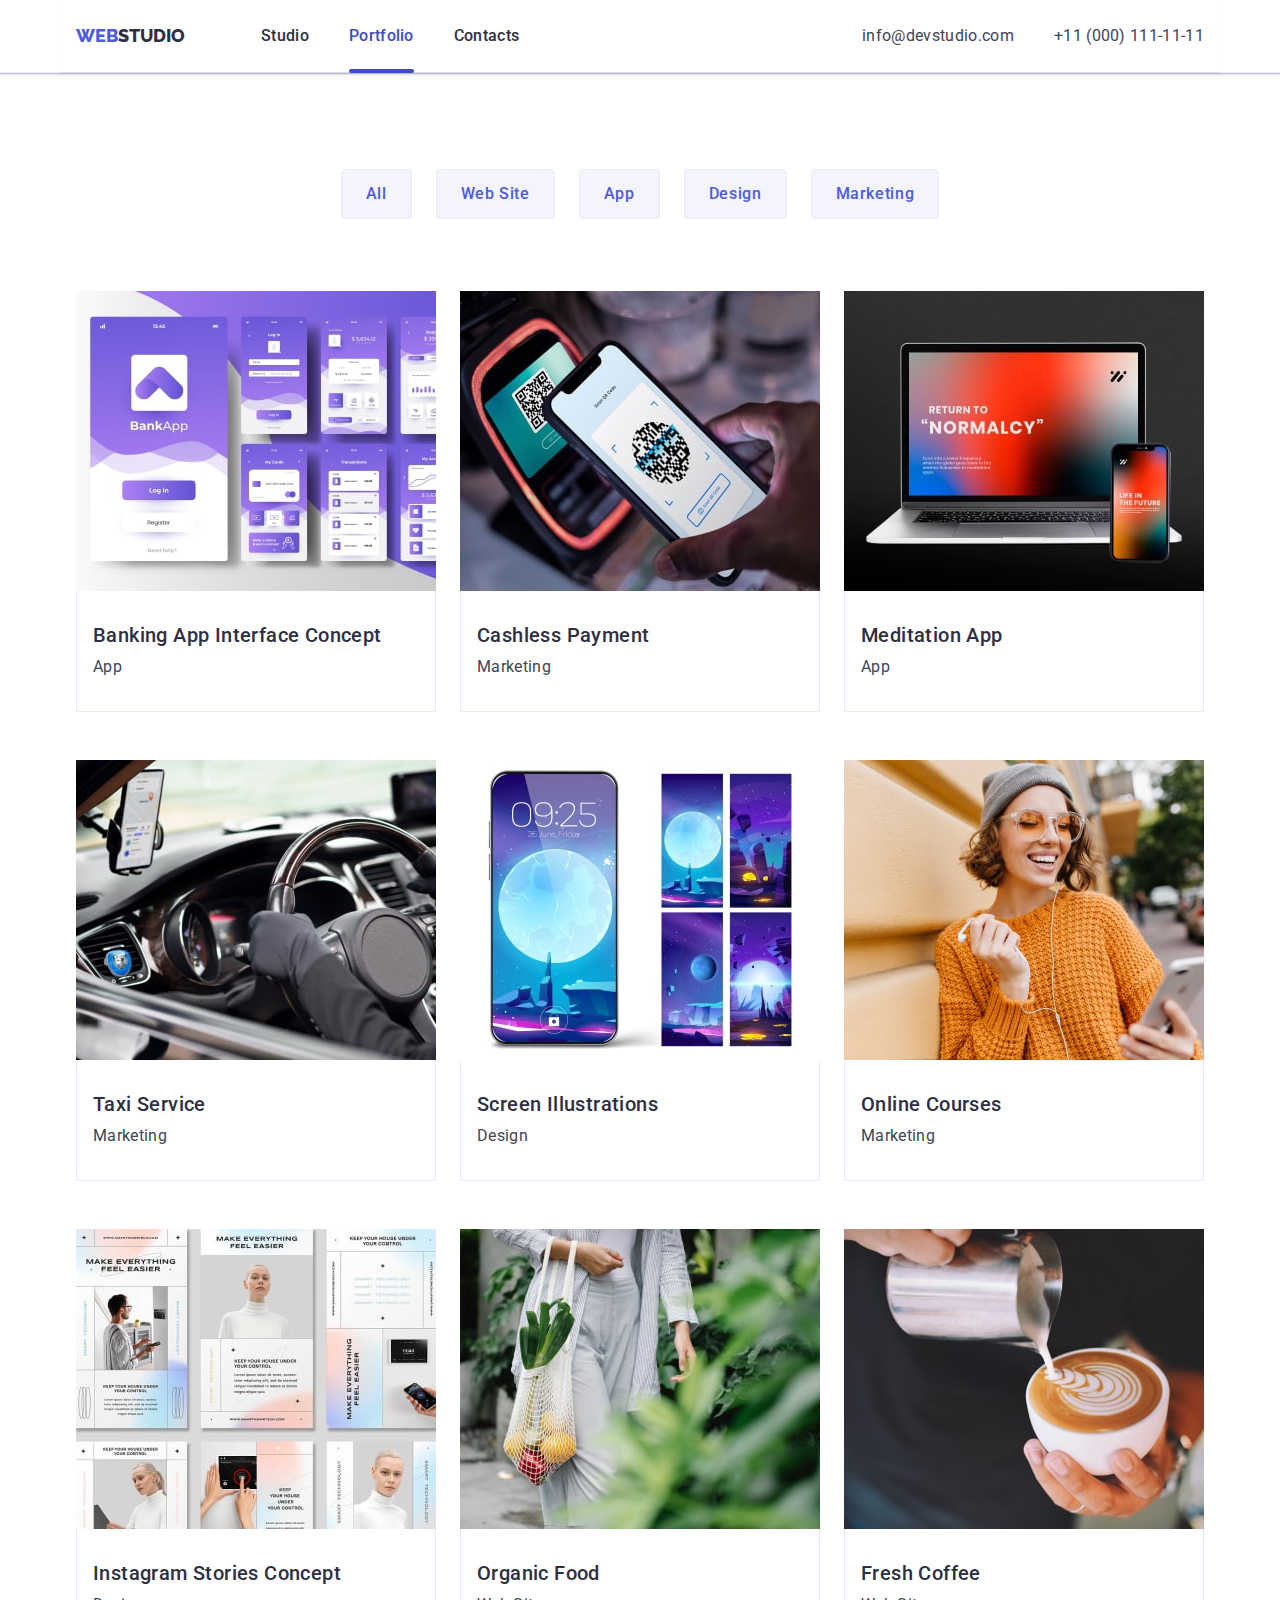
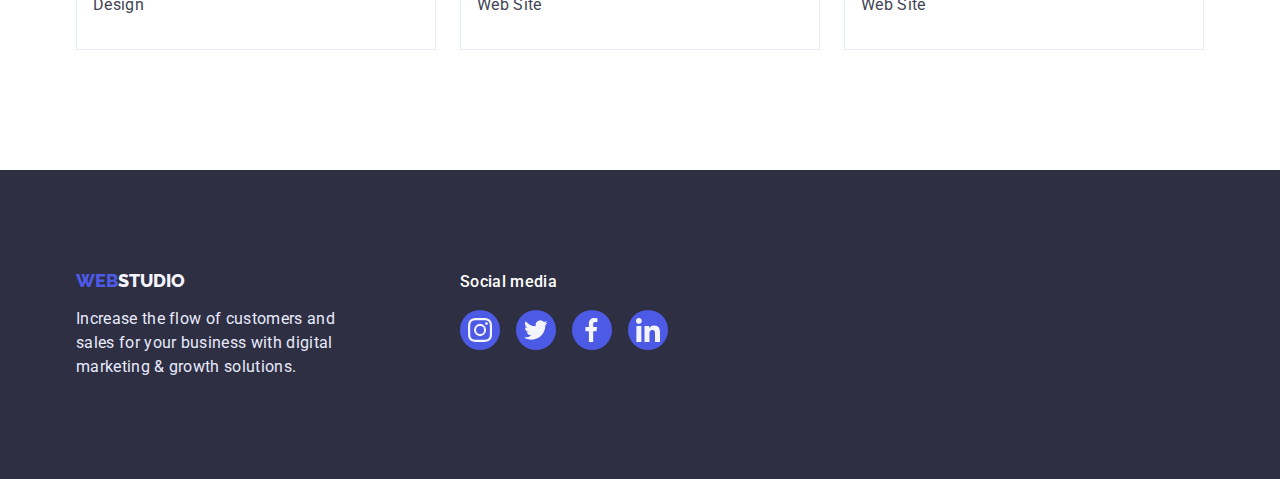
==== portfolio.html @ 9b981824 "Initial commit" ====
<!DOCTYPE html>
<html lang="en">
<head>
    <meta charset="UTF-8">
    <meta http-equiv="X-UA-Compatible" content="IE=edge">
    <meta name="viewport" content="width=device-width, initial-scale=1.0">
    <title>Document</title><link rel="preconnect" href="https://fonts.googleapis.com" />
     <link rel="preconnect" href="https://fonts.googleapis.com">
     <link rel="preconnect" href="https://fonts.gstatic.com" crossorigin>
     <link rel="stylesheet" href="https://fonts.googleapis.com/css2?family=Raleway:wght@400;500;600;700;800;900&family=Roboto:wght@400;500;700;900&display=swap">
      <link rel="stylesheet" href="https://cdnjs.cloudflare.com/ajax/libs/modern-normalize/1.1.0/modern-normalize.min.css">
     <link rel="stylesheet" href="./css/styles.css" />
</head>
<body>
    <header class="header">
      <div class="container header-container">
      <nav class="menu">
        <a class="logo-link" href="./index.html">Web<span class="header-logo-studio">Studio</span></a>
            <ul class="list link nav-list">
              <li class="menu-item">
                <a class="menu-link link line" href="./index.html">Studio</a>
              </li>
              <li class="menu-item">
                <a class="menu-link link current line" href="./portfolio.html">Portfolio</a>
              </li>
              <li class="menu-item">
                <a class="menu-link link line" href="">Contacts</a>
              </li>
            </ul>
            </nav>
          <!-- contacts -->
           <address class="address">
            <ul class="list link address-list">
              <li>
                <a class="contact-link link" href="mailto:info@devstudio.com"
                 >info@devstudio.com</a
               >
             </li>
             <li>
               <a class="contact-link link" href="tel:+110001111111"
                 >+11 (000) 111-11-11</a>
            </li>
            </ul>
        </address>
        </div>
      </header>
  <!-- MAIN -->
      <main>
        <section class="section-prioriti">
        <div class="container row">
          <h1 class="visually-hidden">Portfolio</h1>
            <ul class="list list-btn">
              <li class="items"><button class="portfolio-buttons portfo-lio" type="button">All</button></li>
              <li class="items"><button class="portfolio-buttons portfo-lio" type="button">Web Site</button></li>
              <li class="items"><button class="portfolio-buttons portfo-lio" type="button">App</button></li>
              <li class="items"><button class="portfolio-buttons portfo-lio" type="button">Design</button></li>
              <li class="items"><button class="portfolio-buttons portfo-lio" type="button">Marketing</button></li>
            </ul>
              <ul class="list phfoto">
                    <li class="items-list">
                      <a href="" class="link no-bank">
                      <div class="wrapper-no-name">
                        <img class="pic"
                         src="./images/banking-app.jpg"
                         alt="Banking App Interface"
                         width="360"
                         height="300"
                        />
                        <p class="overlay">14 Stylish and User-Friendly App Design Concepts · Task Manager App · Calorie Tracker App · Exotic Fruit Ecommerce App · Cloud Storage App</p>
                      </div>
                      <div class="revolution">
                        <h2 class="team-text use">Banking App Interface Concept</h2>
                        <p class="team-secondary-text use">App</p>
                      </div>
                      </a>
                     </li>
                     <li class="items-list">
                      <a href="" class="link no-bank">
                        <div class="wrapper-no-name">
                        <img class="pic"
                       src="./images/cashless-payment.jpg"
                       alt="bank terminal"
                       width="360"
                       height="300"
                       />
                       <p class="overlay">14 Stylish and User-Friendly App Design Concepts · Task Manager App · Calorie Tracker App · Exotic Fruit Ecommerce App · Cloud Storage App</p>
                       </div>
                       <div class="revolution">
                         <h2 class="team-text use">Cashless Payment</h2>
                          <p class="team-secondary-text use">Marketing</p>
                       </div>
                       </a>
                       </li>
                       <li class="items-list">
                        <a href="" class="link no-bank">
                        <div class="wrapper-no-name">
                          <img class="pic"
                        src="./images/meditation.jpg"
                        alt="app"
                        width="360"
                        height="300"
                        />
                        <p class="overlay">14 Stylish and User-Friendly App Design Concepts · Task Manager App · Calorie Tracker App · Exotic Fruit Ecommerce App · Cloud Storage App</p>
                        </div>
                        <div class="revolution">
                          <h2 class="team-text use">Meditation App</h2>
                          <p class="team-secondary-text use">App</p>
                        </div>
                        </a>
                        </li>
                       <li class="items-list">
                      <a href="" class="link no-bank">
                        <div class="wrapper-no-name">
                        <img class="pic"
                        src="./images/driver.jpg"
                        alt="the driver"
                        width="360"
                        height="300"
                        />
                        <p class="overlay">14 Stylish and User-Friendly App Design Concepts · Task Manager App · Calorie Tracker App · Exotic Fruit Ecommerce App · Cloud Storage App</p>
                        </div>
                        <div class="revolution">
                         <h2 class="team-text use">Taxi Service</h2>
                         <p class="team-secondary-text use">Marketing</p>
                       </div>
                      </a> 
                     </li>
                     <li class="items-list">
                      <a href="" class="link no-bank">
                      <div class="wrapper-no-name">
                        <img class="pic"
                      src="./images/cellphone.jpg"
                      alt="Screen Illustrations"
                      width="360"
                      height="300"
                       />
                       <p class="overlay">14 Stylish and User-Friendly App Design Concepts · Task Manager App · Calorie Tracker App · Exotic Fruit Ecommerce App · Cloud Storage App</p>
                      </div>
                       <div class="revolution">
                        <h2 class="team-text use">Screen Illustrations</h2>
                        <p class="team-secondary-text use">Design</p>
                      </div>
                      </a>
                     </li>
                     <li class="items-list">
                       <a href="" class="link no-bank">
                        <div class="wrapper-no-name">
                        <img class="pic"
                        src="./images/girl.jpg"
                        alt="happy girl"
                        width="360"
                        height="300"
                        />
                        <p class="overlay">14 Stylish and User-Friendly App Design Concepts · Task Manager App · Calorie Tracker App · Exotic Fruit Ecommerce App · Cloud Storage App</p>
                        </div>
                        <div class="revolution">
                         <h2 class="team-text use">Online Courses</h2>
                         <p class="team-secondary-text use">Marketing</p>
                       </div>
                       </a>
                    </li>
                      <li class="items-list">
                       <a href="" class="link no-bank">
                        <div class="wrapper-no-name">
                        <img class="pic"
                       src="./images/instagram.jpg"
                       alt="Instagram content"
                       width="360"
                       height="300"
                       />
                       <p class="overlay">14 Stylish and User-Friendly App Design Concepts · Task Manager App · Calorie Tracker App · Exotic Fruit Ecommerce App · Cloud Storage App</p>
                      </div>
                       <div class="revolution">
                         <h2 class="team-text use">Instagram Stories Concept</h2>
                         <p class="team-secondary-text use">Design</p>
                       </div>
                       </a>
                      </li>
                    <li class="items-list">
                      <a href="" class="link no-bank">
                        <div class="wrapper-no-name">
                        <img class="pic"
                       src="./images/food.jpg"
                       alt="a bag of vegetables"
                        width="360"
                        height="300"
                        />
                        <p class="overlay">14 Stylish and User-Friendly App Design Concepts · Task Manager App · Calorie Tracker App · Exotic Fruit Ecommerce App · Cloud Storage App</p>
                        </div>
                        <div class="revolution">
                         <h2 class="team-text use">Organic Food</h2>
                         <p class="team-secondary-text use">Web Site</p>
                       </div>
                       </a>
                     </li>
                     <li class="items-list">
                      <a href="" class="link no-bank">
                        <div class="wrapper-no-name">
                        <img class="pic" src="./images/coffee.jpg" 
                      alt="coffee" 
                       width="360"
                       height="300"
                       />
                       <p class="overlay">14 Stylish and User-Friendly App Design Concepts · Task Manager App · Calorie Tracker App · Exotic Fruit Ecommerce App · Cloud Storage App</p>
                       </div>
                       <div class="revolution">
                         <h2 class="team-text use">Fresh Coffee</h2>
                        <p class="team-secondary-text use">Web Site</p>
                       </div>
                      </a>
                    </li>
            </ul> 
        </div>
    </section>
      </main>
      <footer class="footer link footer-list">
        <div class="container footer-container">
        <div class="container-logo">
          <a class="footer-logo link" href="./index.html">Web<span class="footer-logo-studio">Studio</span></a>
          <p class="footer-text-description">
            Increase the flow of customers and sales for your business with digital marketing & growth solutions.
        </p>
        </div>
    <div class="logo-icon"><p class="footer-text-end">Social media</p>
    <ul class="worker-soc-lisen list">
      <li class="worker-soc-item"><a href="" class="worker-radius"> <svg class="img-svggg" width="24" height="24">
        <use href="./images/icons.svg#icon-instagram"></use>
      </svg></a></li>
      <li class="worker-soc-item"><a href="" class="worker-radius"><svg class="img-svggg" width="24" height="24">
        <use href="./images/icons.svg#icon-twitter"></use>
      </svg></a></li>
      <li class="worker-soc-item"><a href="" class="worker-radius"><svg class="img-svggg" width="24" height="24">
        <use href="./images/icons.svg#icon-facebook"></use>
      </svg></a></li>
      <li class="worker-soc-item"><a href="" class="worker-radius"><svg class="img-svggg" width="24" height="24">
        <use href="./images/icons.svg#icon-linkedin"></use>
      </svg></a></li>
      </ul>
    </div>
  </div>
  </footer>
</body>
</html>
---- css/styles.css ----
.list {
    list-style: none;
}
:root {
    --main-background-color: #ffffff;
    --footer-beckgrond-color: #2e2f42;
    --team-section-color: #f4f4fd;
    --hover-focus-color: #404bbf;
    --title-color: #2e2f42;
    --text-color: #434455;
    --text-footer-color: #e7e9fc;
    --blue-text-color: #4d5ae5;
    --white-btn-color: #e7e9fc;
    --border-radius:#8e8f99;
    --radius-two : #31d0aa;
    --transition-one: color 250ms cubic-bezier(0.4, 0, 0.2, 1);
    --transition-two:background-color 250ms cubic-bezier(0.4, 0, 0.2, 1);
    --transition-three: border-color 250ms cubic-bezier(0.4, 0, 0.2, 1);
    --transition-four:box-shadow 250ms cubic-bezier(0.4, 0, 0.2, 1);
    --transition-five: border 250ms cubic-bezier(0.4, 0, 0.2, 1);
}
p,h1,h2,h3,h4,h5{
  margin: 0;;
}
ul{
  padding-left: 0;
 margin: 0;
}
body {
    font-family: "Roboto", sans-serif;
    font-size: 16px;             
    color: var(--text-color);
    background-color: var(--main-background-color);
    }
.list{
  text-decoration: none;
}
.container{
  width: 1158px;
  padding-left: 15px;
  padding-right: 15px;
  margin: 0px auto;
  border-top: none;
}
  .menu-item{
  transition: var(--transition-one);
}
.menu-link {
  position: relative;
  font-weight: 500;
  font-size: 16px;
  line-height: 1.5;
  letter-spacing: 0.02em;
  color: var(--title-color);
  padding-top: 24px;
  padding-bottom: 24px;
  display: block;
  transition: var(--transition-one);

}
.menu-link:hover,
 .menu-link:focus {
  color: var(--hover-focus-color);
 }
.link{
  text-decoration: none;
}
.header{
border-bottom: 1px solid #e7e9fc;
box-shadow: 0px 2px 1px rgba(46, 47, 66, 0.08), 0px 1px 1px rgba(46, 47, 66, 0.16), 0px 1px 6px rgba(46, 47, 66, 0.08);

}
 .header-container{
  display: flex;

}
.nav-list{
  display: flex;
  gap: 40px;
}
.current::after{
  position: absolute;
  content: "";
  width: 100%;
  height: 4px;
  left: 0;
  bottom: -1px;
  display: block;
  background-color: var(--hover-focus-color);
  border-radius: 2px;
  transition: var(--hover-focus-color);
  }
.current{
  color: var(--hover-focus-color); 
}
/* ===============LOGO============== */
 .logo {
  font-family:"Raleway", sans-serif ;
  font-weight: 800;
   font-size: 18px;
   line-height: 1.17;
   align-items: center;
   text-transform: uppercase;
   letter-spacing: 0.03em;
   text-decoration: none;
    color: var(--blue-text-color) ;
   margin-right: 76px;
  }
  .header-logo-studio {
   color: var(--title-color);
   
  }
 .footer-logo-studio {
  color: var(--team-section-color);
 }
.logo-link{
  font-family: "Raleway", sans-serif;
font-style: normal;
font-weight: 800;
font-size: 18px;
line-height: 1.17;
color: var(--blue-text-color);
text-decoration: none;
text-transform: uppercase;
margin-right: 76px;
}
 /* ===============/LOGO/============== */
 .menu {
  list-style: none;
  text-decoration: none;
   display: flex;
   align-items: center;
  margin-right: auto;
}
 /* ==========Contacts========= */
.address {
  font-style: normal;
  }
.address-list{
display: flex;
gap: 40px;
}
.contact-link {
  font-weight: 400;
  font-size: 16px;
  line-height: 1.5;
  letter-spacing: 0.02em;
  color: var(--text-color);
  padding-top: 24px ;
  padding-bottom: 24px;
  display: block;
  transition: var(--transition-one);
}
.contact-link:hover,
.contact-link:focus {
  color: var(--hover-focus-color);

  }
 /* ==========/Contacts/========= */
.button-main {
  min-width: 169px;
  height: 56px;
  font-weight: 500;
  font-size: 16px;
  line-height: 1.5;
  letter-spacing: 0.04em;
  font-family: inherit;
  color: var(--main-background-color);
  background: var(--blue-text-color);
  border: 4px;
  border-radius: 4px;
  display: block;
  margin-left: auto;
  margin-right: auto;
  cursor: pointer;
  border: none;
  box-shadow: 0px 4px 4px 0px rgba(0, 0, 0, 0.15);
  transition: var(--transition-two);
}
.button-main:hover,
.button-main:focus {
  background: var(--hover-focus-color);
  }
.section-hero {
  background: var(--title-color);
  padding: 188px 0; ;
  }
.text-hero {
  max-width: 496px; ;
  font-weight: 700;
  font-size: 56px;
  font-weight: 700;
  line-height: 1.07;
  letter-spacing: 0.02em;
  color: var(--main-background-color);
  padding: 188px,472px,292px,472px;
  margin-left: auto;
  margin-right:auto;
  margin-bottom: 48px;
}
 .title-text {
   font-size: 36px;
   line-height: 1.11;
   font-weight: 700;
   text-align: center;
   letter-spacing: 0.02em;
   color: var(--title-color);
   text-transform: capitalize;
   margin-bottom: 72px;
  }
/* component */
 .title-description {
   font-weight: 500;
   font-size: 20px;
   line-height: 1.2;
   letter-spacing: 0.02em;
   color: var(--title-color);
   margin-bottom: 8px ;
  }
.text-description {
   font-weight: 400;
   font-size: 16px;
   line-height: 1.5;
   letter-spacing: 0.02em;
   color: var(--text-color);
 }
 .footer-text-description {
   font-weight: 400;
   max-width: 264px;
   font-size: 16px;
   line-height: 1.5;
   letter-spacing: 0.02em;
   color: var(--text-footer-color);
 }
 .footer{
  background-color: var(--footer-beckgrond-color);
  padding-top: 100px; 
  padding-bottom: 100px;
  }
 /* ==============Team============ */
 .team-section {
   background-color: var(--team-section-color);
 }
 .team-img {
   background-color: var(--main-background-color);
 }
.portfolio-buttons:hover{
color: var(--main-background-color);
box-shadow: 0px 2px 2px 0px rgba(0, 0, 0, 0.12),0px 2px 1px 0px rgba(0, 0, 0, 0.08),0px 3px 1px 0px rgba(0, 0, 0, 0.1);
background-color: var(--hover-focus-color);
border: 1px solid transparent 
}
.portfolio-buttons:focus{
color: var(--main-background-color);
background-color: var(--hover-focus-color);
box-shadow: 0px 2px 2px 0px rgba(0, 0, 0, 0.12),0px 2px 1px 0px rgba(0, 0, 0, 0.08),0px 3px 1px 0px rgba(0, 0, 0, 0.1);
border: 1px solid transparent
}
.portfolio-buttons{  
  font-family: "Roboto",sans-serif;
  font-weight: 500;
  line-height: 1.5;
  font-size: 16px;
  letter-spacing: 0.04em;
  color: var(--blue-text-color);
  background: var(--team-section-color);
  cursor: pointer;
  border-radius: 4px;
  border: 1px solid var(--white-btn-color);
  padding: 12px 24px;
  transition: var(--transition-one),var(--transition-two),var(--transition-three),var(--transition-four);
}
.no-bank:hover,
.no-bank:focus{
  box-shadow: 0px 1px 6px rgba(46, 47, 66, 0.08), 0px 1px 1px rgba(46, 47, 66, 0.16), 0px 2px 1px rgba(46, 47, 66, 0.08);
}
.no-bank{
  display: block;
transition: var(--transition-four);
}
.team-text {
  font-weight: 500;
  font-size: 20px;
  line-height: 1.2;
  letter-spacing: 0.02em;
  color: var(--footer-beckgrond-color);
  text-align: center;
}
 .team-secondary-text {
  font-size: 16px;
  line-height: 1.5;
  letter-spacing: 0.02em;
  color:var(--text-color);
  text-decoration: none;
  text-align: center;
}
.mail{
font-family: Roboto;
font-size: 16px;
line-height:1.5;
letter-spacing: 0.02em;
color: var(--text-color);
}
.mail:hover{
  color: var(--hover-focus-color);
}
.mail:focus{
  color: var(--hover-focus-color);
}
.list-lodo{
  display: flex;
  gap: 24px; ;
}
.list-title{
  display: flex;
  gap: 24px;
}
.airdrop{
display: flex;
 gap: 24px;
}
.team-section{
padding-bottom: 120px; 
padding-top: 120px;
}
.list-logo{
display: flex;
gap: 24px; 
}
.img-mark{
  padding-top: 32px; 
padding-left: 16px;
margin: auto;
}
.img-tom{
  padding-top: 32px;
}
.img-camila{
  padding-top: 32px;
}
.img-daniel{
  padding-top: 32px;
}
.team-text{
margin-bottom: 8px;
text-align: center;
text-align: start;
}
.list-btn{
display: flex;
gap: 24px; 
margin-bottom: 72px;
justify-content: center;
}
.phfoto{
display: flex;
flex-wrap: wrap;
column-gap: 24px;
row-gap: 48px;
}
.text{
  margin-left: 16px;
 }
.revolution{
padding: 32px 16px;
border: 1px red;
border-top: 1px solid #000;
border: 1px solid #E7E9FC;
border-top: none;
display: block;
}
.section-no-name{
  padding: 120px 0; ;
}
.section-no-img{
  padding-bottom: 120px ;
}
.container-title{
box-shadow: 0px 2px 1px 0px rgba(46, 47, 66, 0.08);
box-shadow: 0px 1px 1px 0px rgba(46, 47, 66, 0.16);
box-shadow: 0px 1px 6px 0px rgba(46, 47, 66, 0.08);
}
.under-name{
  width: calc((100% - 48px) / 3);
}
.team-no-img{
width: calc((100% - 72px) / 4);
border-radius: 0px 0px 4px 4px;;
box-shadow: 0px 2px 1px 0px rgba(46, 47, 66, 0.08),0px 1px 1px 0px rgba(46, 47, 66, 0.16),0px 1px 6px 0px rgba(46, 47, 66, 0.08);
background-color: var(--main-background-color);
}
.desc{
  width: calc((100% - 72px) / 4);
}
.picc{
  display: block;
}
.pic{
  display: block;
}
.footer-logo{
font-family: "Raleway", sans-serif;
font-style: normal;
font-weight: 800;
font-size: 18px;
line-height: 1.17;
color: var(--blue-text-color);
text-decoration: none;
text-transform: uppercase;
display: inline-block;
margin-bottom: 16px;
  }
  .footer-container{
    align-items: baseline;
  }
.text-worker{
  padding: 32px 16px;
}
.section-prioriti{
padding: 96px 0 120px;
}
.items-list{
  width: calc((100% - 48px) / 3); 
}
.use{
  text-align: start;
}
.izi{
  text-align: center;
}
.section-hero{
max-width: 1440px;
height: 600px;
background-image:linear-gradient(rgba(46, 47, 66, 0.7),rgba(46, 47, 66, 0.7)), url("../images/img-name.jpg");
background-repeat: no-repeat ;
background-size: cover;
align-content: center;
justify-content: center;
margin-left: auto;
margin-right: auto;}
.worker-soc-list {
display: flex;
gap: 24px;
justify-content: center;
margin-top: 8px;
}
.worker-soc-lisen {
display: flex;
gap: 16px;
justify-content: center;
}
.worker-soc-footer {
width: 100%;
height: 100%;
border-radius: 50%;
background-color: #4D5AE5;
display: flex;
justify-content: center;
align-items: center;
gap: 16px;
transition: var(--transition-two);
}
.worker-soc-footer:hover,
.worker-soc-footer:focus{
  background-color: var(--radius-two);
}
.worker-soc-item {
width: 40px;
height: 40px;
justify-content: center;
gap: 24px;
}
.worker-soc-items {
width: 40px;
height: 40px;
justify-content: center;
gap: 16px;
}
.worker-soc-link {
width: 100%;
height: 100%;
border-radius: 50%;
background-color: #4D5AE5;
display: flex;
justify-content: center;
align-items: center;
transition: var(--transition-two);
}
.worker-soc-link:hover,
.worker-soc-link:focus{
background-color: var(--hover-focus-color);
  }
.worker-radius {
width: 100%;
height: 100%;
border-radius: 50%;
background-color: #4D5AE5;
display: flex;
justify-content: center;
align-items: center;
transition: var(--transition-two);
}
.worker-radius:hover,
.worker-radius:focus{
background-color: var(--radius-two);
  }
  .text-worker{
  padding: 32px 0 32px;
}
.img-svg{
  fill: var(--team-section-color);
}
.header-container{
box-shadow: 0px 1px 6px 0px rgba(46, 47, 66, 0.08);
box-shadow: 0px 1px 1px 0px rgba(46, 47, 66, 0.16);
box-shadow: 0px 2px 1px 0px rgba(46, 47, 66, 0.08);
}
.footer-text-end{
  font-family: "Roboto", sans-serif;
  font-weight: 500;
  line-height: 1.5;
  letter-spacing: 0.02em;
  justify-content: center;
  align-content: center;
  display: block;
  margin-bottom: 16px;
color: var(--main-background-color);
}
.visually-hidden{
    position: absolute;
    white-space: nowrap;
    width: 1px;
    height: 1px;
    overflow: hidden;
    border: 0;
    padding: 0;
    clip: rect(0 0 0 0);
    clip-path: inset(50%);
    margin: -1px;
}
.icon{
  width: 264px;
  height: 112px;
  background-color: var(--team-section-color);
  border-radius: 4px;
  gap: 24px;
  display: flex;
  align-items: center;
  justify-content: center;
  margin-bottom: 8px;
}
.icon-playt{
  margin: 24px 102px;
}
.footer-container{
  display: flex;
}
.container-logo{
  margin-right: 120px;
}
.section-no-icons{
  padding: 120px 156px;
  }
.socials-icon{
  display: flex;
  gap: 24px;
}
.search{
  height: 88px;
  }
.search-icon{
width: 100%;
height: 100%;
display: flex;
justify-content: center;
border: 1px solid var(--border-radius);
border-radius: 4px;
align-items: center;
color: var(--border-radius);
transition: var(--transition-three),var(--transition-one);
}
.search-icon:hover,
.search-icon:focus{
color: var(--hover-focus-color);
border-color: var(--hover-focus-color);
}
/**<!-- section 5 --> ***/
.section-no-icons{
  padding: 120px 0 120px;
}
/* .title-text{
line: height 1.1;
} */
.search{
  width: calc((100% - 120px) / 6); 
}
.img-svgg:hover,
.img-svgg:focus{
color: var(--hover-focus-color);
border-color: var(--hover-focus-color);
transition: color 250ms cubic-bezier(0.4, 0, 0.2, 1);
}
.img-svgg{
fill: currentColor;
}
.img-svggg{
  fill:var(--team-section-color);
}
.overlay{
  position: absolute;
  top: 0;
  left: 0;
  width: 100%;
  height: 100%;
  color: var(--team-section-color);
  background-color: var(--blue-text-color);
  padding: 40px 32px;
  letter-spacing: 0.02em;
  line-height: 24px;
  overflow: auto;
  transform: translateY(100%);
  transition: transform 250ms cubic-bezier(0.4, 0, 0.2, 1);
}
  .wrapper-no-name{
  position: relative;
  overflow: hidden;
  }
  .wrapper-no-name:focus.overlay,
  .wrapper-no-name:hover.overlay{
  transform: translateY(0%);
  }
  .no-bank:hover .overlay,
.no-bank:focus .overlay {
    transform: translateY(0%);
}
  /* Backdrop */
.backdrop{
position: fixed;
left: 0;
top: 0;
width: 100vw;
height: 100vh;
background: rgba(46, 47, 66, 0.4);
transition: opacity 250ms cubic-bezier(0.4, 0, 0.2, 1), visibility 250ms cubic-bezier(0.4, 0, 0.2, 1);
}
.modal{
  position: absolute;
  padding-top: 72px;
  top: 50%;
  left: 50%;
  transform: translate(-50%,-50%)scale(1);
  width: 408px;
  min-height: 584px;
  background: #FCFCFC;
  box-shadow: 0px 1px 1px rgba(0, 0, 0, 0.14), 0px 1px 3px rgba(0, 0, 0, 0.12),
    0px 2px 1px rgba(0, 0, 0, 0.2);
  border-radius: 4px;
  padding-top: 72px;
  padding: 24px;
  transition: transform 250ms cubic-bezier(0.4, 0, 0.2, 1);
}
.backdrop.is-hidden .modal {
  transform: translate(-50%, -50%) scale(1);
}
.model-close-btn{
  position: absolute;
  top: 24px;
  right: 24px;
  width: 24px;
  height: 24px;
  border-radius: 50%;
  display: flex;
  align-items: center;
  justify-content: center;
  border: 1px solid rgba(0, 0, 0, 0.1);
  border-radius: 50%;
  background-color: var(--text-footer-color);
  padding: 0px;
  cursor: pointer;
  transition: var(--transition-two),var(--transition-five);
}
.model-close-btn:hover,
.model-close-btn:focus{
background-color: var(--hover-focus-color);
border: none;
fill: var(--main-background-color);
}
.is-hidden{
opacity: 0;
visibility: hidden;
pointer-events: none;
}
.modal-close-icon{
transition: fill 250ms cubic-bezier(0.4, 0, 0.2, 1);

}
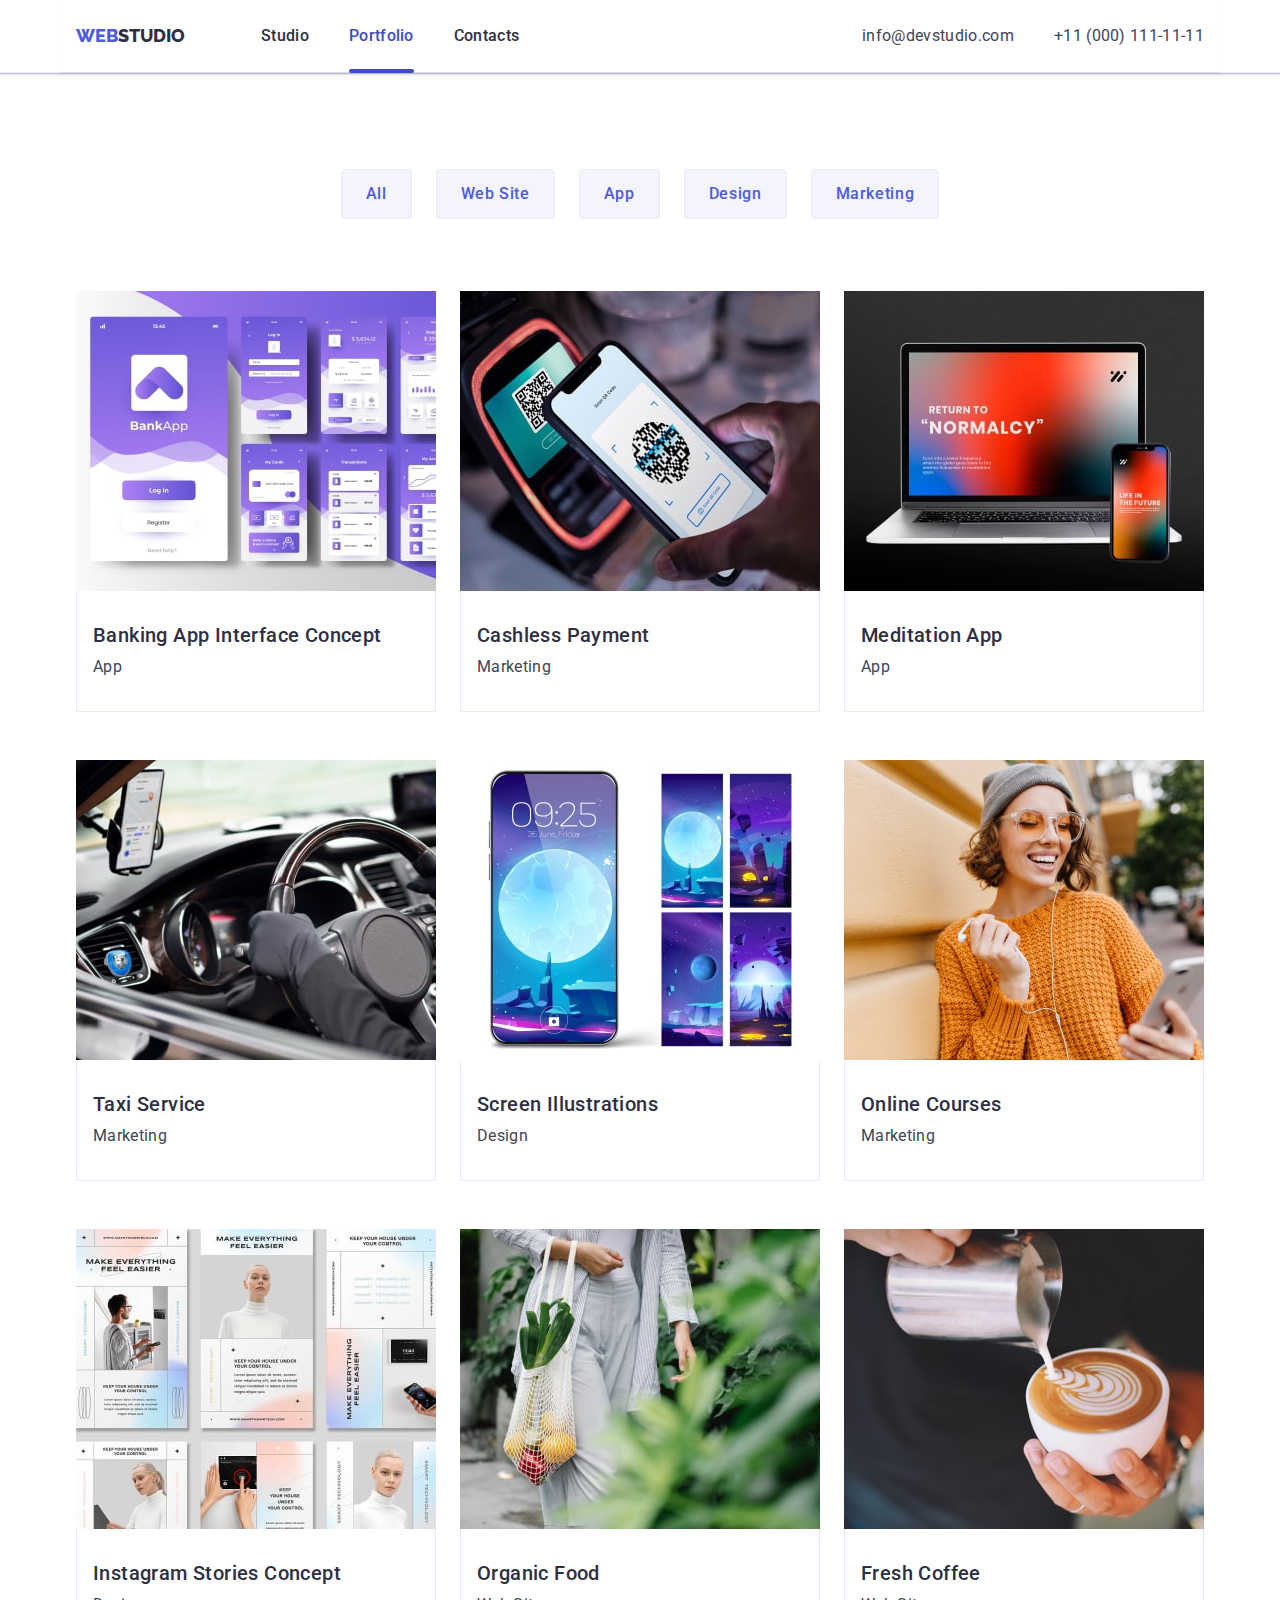
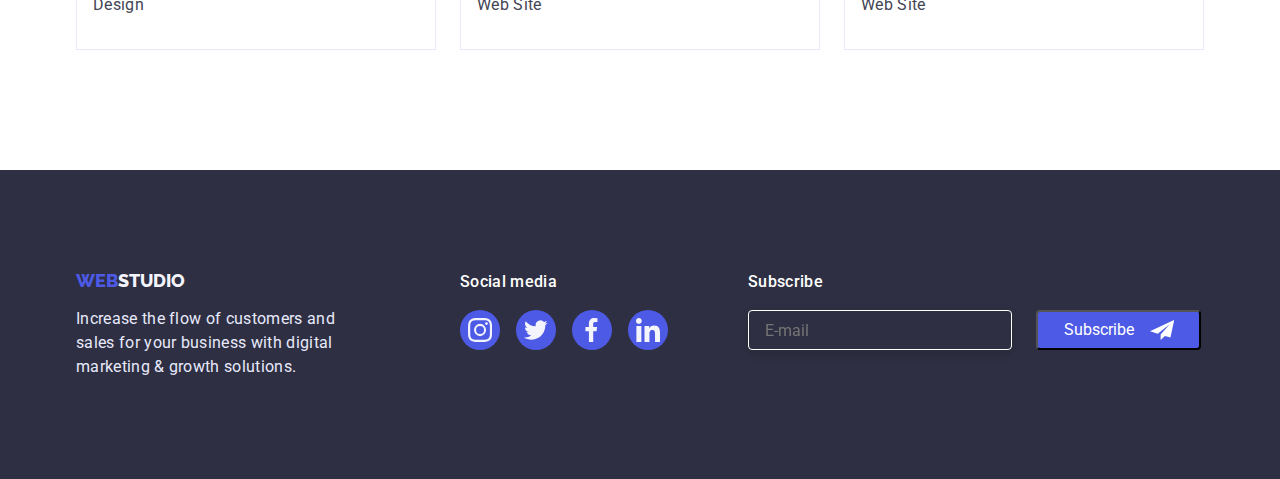
==== commit 15d7833e: "ghj" ====
--- a/portfolio.html
+++ b/portfolio.html
@@ -237,6 +237,17 @@
       </svg></a></li>
       </ul>
     </div>
+    <div class="form-div-end">
+      <p class="footer-text-end">Subscribe</p>
+      <form class="contact-form-end">
+      <label class="form-field-end">
+      <input class="form-input-end" type="email" name="user_email" placeholder="E-mail"  required/>
+      </label>
+      <button class="form-btn-end" type="submit"><svg class="modal-icon-end" width="24" height="24">
+        <use href="./images/icons.svg#sms"></use>
+       </svg> Subscribe </button>
+    </form>
+    </div>
   </div>
   </footer>
 </body>
--- a/css/styles.css
+++ b/css/styles.css
@@ -645,7 +645,6 @@
 }
 .modal{
   position: absolute;
-  padding-top: 72px;
   top: 50%;
   left: 50%;
   transform: translate(-50%,-50%)scale(1);
@@ -656,7 +655,7 @@
     0px 2px 1px rgba(0, 0, 0, 0.2);
   border-radius: 4px;
   padding-top: 72px;
-  padding: 24px;
+  padding-left: 24px;
   transition: transform 250ms cubic-bezier(0.4, 0, 0.2, 1);
 }
 .backdrop.is-hidden .modal {
@@ -690,7 +689,147 @@
 visibility: hidden;
 pointer-events: none;
 }
+.form-text-p{
+font-weight: 500;
+line-height: 1,5;
+text-align: center;
+letter-spacing: 0.02em;
+margin-bottom: 34px;
+}
 .modal-close-icon{
 transition: fill 250ms cubic-bezier(0.4, 0, 0.2, 1);
+}
+.form-field-wrapper{
+display: block;
+margin-bottom: 8px;
+}
+.form-input{
+  width: 360px;
+  height: 40px;
+  border: 1px solid rgba(46, 47, 66, 0.4);
+  border-radius: 4px;
+  padding-left: 38px;
+}
+.form-input:focus{
+  outline: none;
+  border-color: var(--blue-text-color);
+}
+.contact-checkbox{
+  display: block;
+  margin-bottom: 16px;
+}
+.form-desc{
+display: block;
+  font-style: normal;
+line-height: 14px;
+letter-spacing: 0.01em;
+color: var(--border-radius);
+margin-bottom: 4px;
+}
+.form-imput-icon{
+position: absolute;
+top: 50%;
+transform: translateY(-50%);
+left: 16px;
+display: block;
+}
+.contact-from-wrapper{
+  position: relative;
+display: block;
+}
+.form-input:focus + .form-imput-icon{
+  fill: var(--blue-text-color);
+}
+.form-comment{
+  width: 360px;
+  height: 120px;
+  resize: none;
+  line-height: 1.2;
+  padding: 8px;
+  border: 1px solid rgba(46, 47, 66, 0.4);
+  border-radius: 4px;
+}
+.contact-checkbox{
+  appearance: none;
+position: absolute;
+}
+.form-comment:focus{
+  outline: none;
+  border-color: var(--blue-text-color);
+} 
+.form-own-checkbox{
+  border: 1px solid rgba(46, 47, 66, 0.4);
+border-radius: 3px;
+margin-right: 8px;
+}
+.contact-checkbox:checked + .form-own-checkbox > .form-checkmark-icon{
+opacity: 1;
+}
 
+.form-checkmark-icon{
+  opacity: 0;
+}
+.form-checkbox{
+  display: flex;
+  align-items: center;
+  font: size 12px; ;
+}
+.form-submit{
+  display: block;
+  min-width: 169px;
+  height: 56px;
+  margin-left: auto;
+  margin-right: auto;
+  font-family: "Roboto",sans-serif;
+  font-weight: 500;
+  line-height: 1.5;
+  font-size: 16px;
+  letter-spacing: 0.04em;
+  color: var(--main-background-color);
+  background: var(--blue-text-color);
+  cursor: pointer;
+  border-radius: 4px;
+  border: 1px solid var(--white-btn-color);
+  border: none;
+  padding: 12px 24px;
+  transition: var(--transition-two);
+}
+.form-submit:hover,
+.form-submit:focus{
+box-shadow: 0px 2px 2px 0px rgba(0, 0, 0, 0.12),0px 2px 1px 0px rgba(0, 0, 0, 0.08),0px 3px 1px 0px rgba(0, 0, 0, 0.1);
+border: 1px solid transparent
+}
+.contact-form-end{
+  display: flex;
+}
+.form-input-end{
+  width: 264px;
+  height: 40px;
+  border: 1px solid #FFFFFF;
+  border-radius: 4px;
+  padding-left: 16px;
+  filter: drop-shadow(0px 4px 4px rgba(0, 0, 0, 0.15));
+background: var(--title-color);
+}
+.form-btn-end{
+display: flex;
+  min-width: 165px;
+height:40px ;
+justify-content: center;
+align-items: center;
+text-align: center;
+padding: 8px 24px;
+gap: 16px;
+border-radius: 4px;
+background: var(--blue-text-color);
+color: var(--main-background-color);
+border-color: none;
+margin-left: 24px;
+}
+.modal-icon-end{
+justify-content: end;
+order: 1;
+}
+.form-div-end{
+  padding-left: 80px;
 }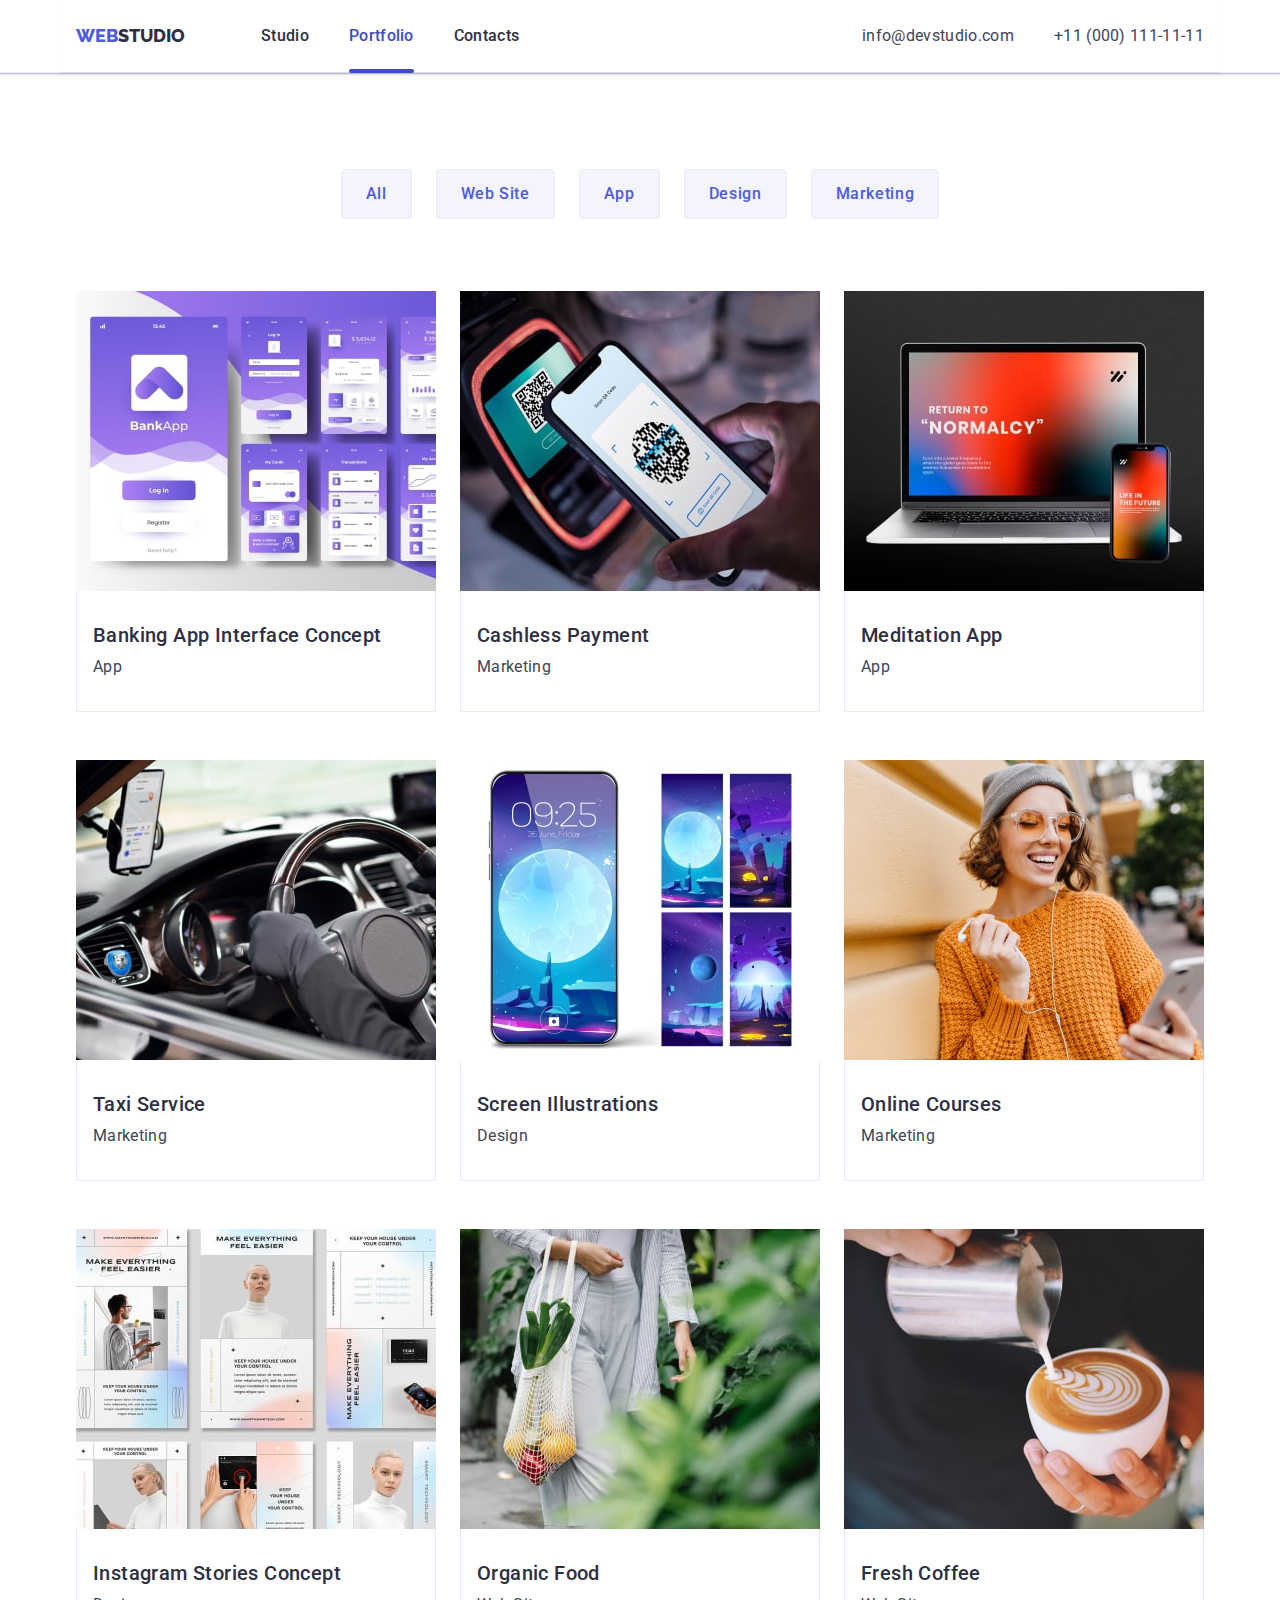
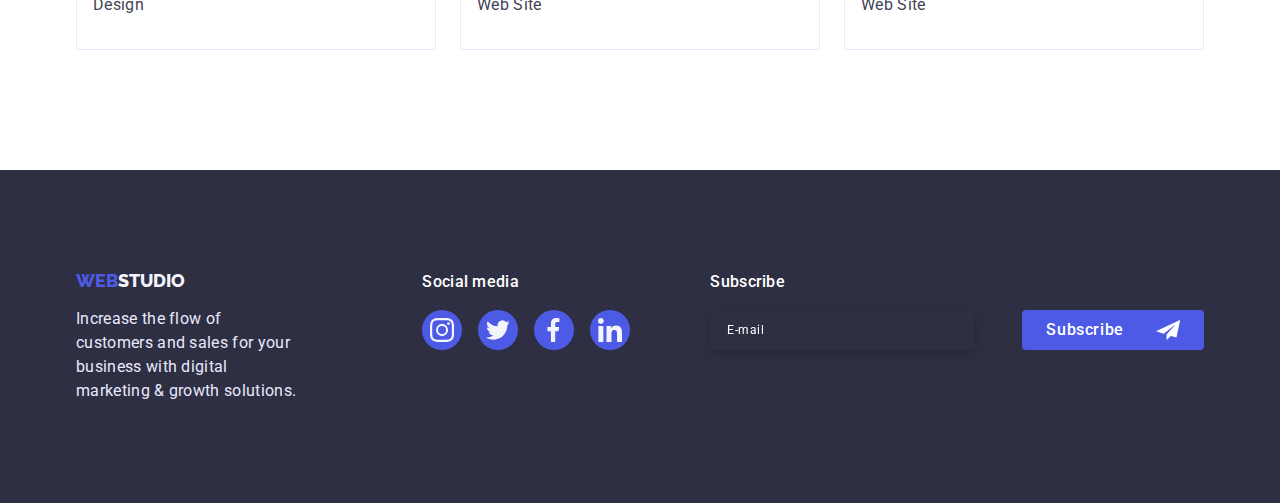
==== commit 92512a3b: "wooow" ====
--- a/portfolio.html
+++ b/portfolio.html
@@ -241,7 +241,7 @@
       <p class="footer-text-end">Subscribe</p>
       <form class="contact-form-end">
       <label class="form-field-end">
-      <input class="form-input-end" type="email" name="user_email" placeholder="E-mail"  required/>
+      <input class="form-input-end" type="email" name="user-email" placeholder="E-mail"  required/>
       </label>
       <button class="form-btn-end" type="submit"><svg class="modal-icon-end" width="24" height="24">
         <use href="./images/icons.svg#sms"></use>
--- a/css/styles.css
+++ b/css/styles.css
@@ -718,7 +718,7 @@
   display: block;
   margin-bottom: 16px;
 }
-.form-desc{
+.modal-desc{
 display: block;
   font-style: normal;
 line-height: 14px;
@@ -733,7 +733,7 @@
 left: 16px;
 display: block;
 }
-.contact-from-wrapper{
+.modal-field{
   position: relative;
 display: block;
 }
@@ -801,19 +801,31 @@
 }
 .contact-form-end{
   display: flex;
+  gap: 24px;
 }
 .form-input-end{
   width: 264px;
+  font-size: 12px;
+  line-height: 1.5;
+  letter-spacing: 0.04em;
   height: 40px;
   border: 1px solid #FFFFFF;
   border-radius: 4px;
   padding-left: 16px;
   filter: drop-shadow(0px 4px 4px rgba(0, 0, 0, 0.15));
-background: var(--title-color);
+  background: var(--title-color);
+  border-color: transparent;
+  color: var(--main-background-color);
+}
+.form-input-end::placeholder{
+  color: var(--main-background-color);
 }
 .form-btn-end{
 display: flex;
-  min-width: 165px;
+font-weight: 500;
+line-height: 1.5;
+letter-spacing: 0.04em;
+min-width: 165px;
 height:40px ;
 justify-content: center;
 align-items: center;
@@ -825,10 +837,13 @@
 color: var(--main-background-color);
 border-color: none;
 margin-left: 24px;
+cursor: pointer;
+border: none;
 }
 .modal-icon-end{
 justify-content: end;
 order: 1;
+margin-left: 16px;
 }
 .form-div-end{
   padding-left: 80px;
